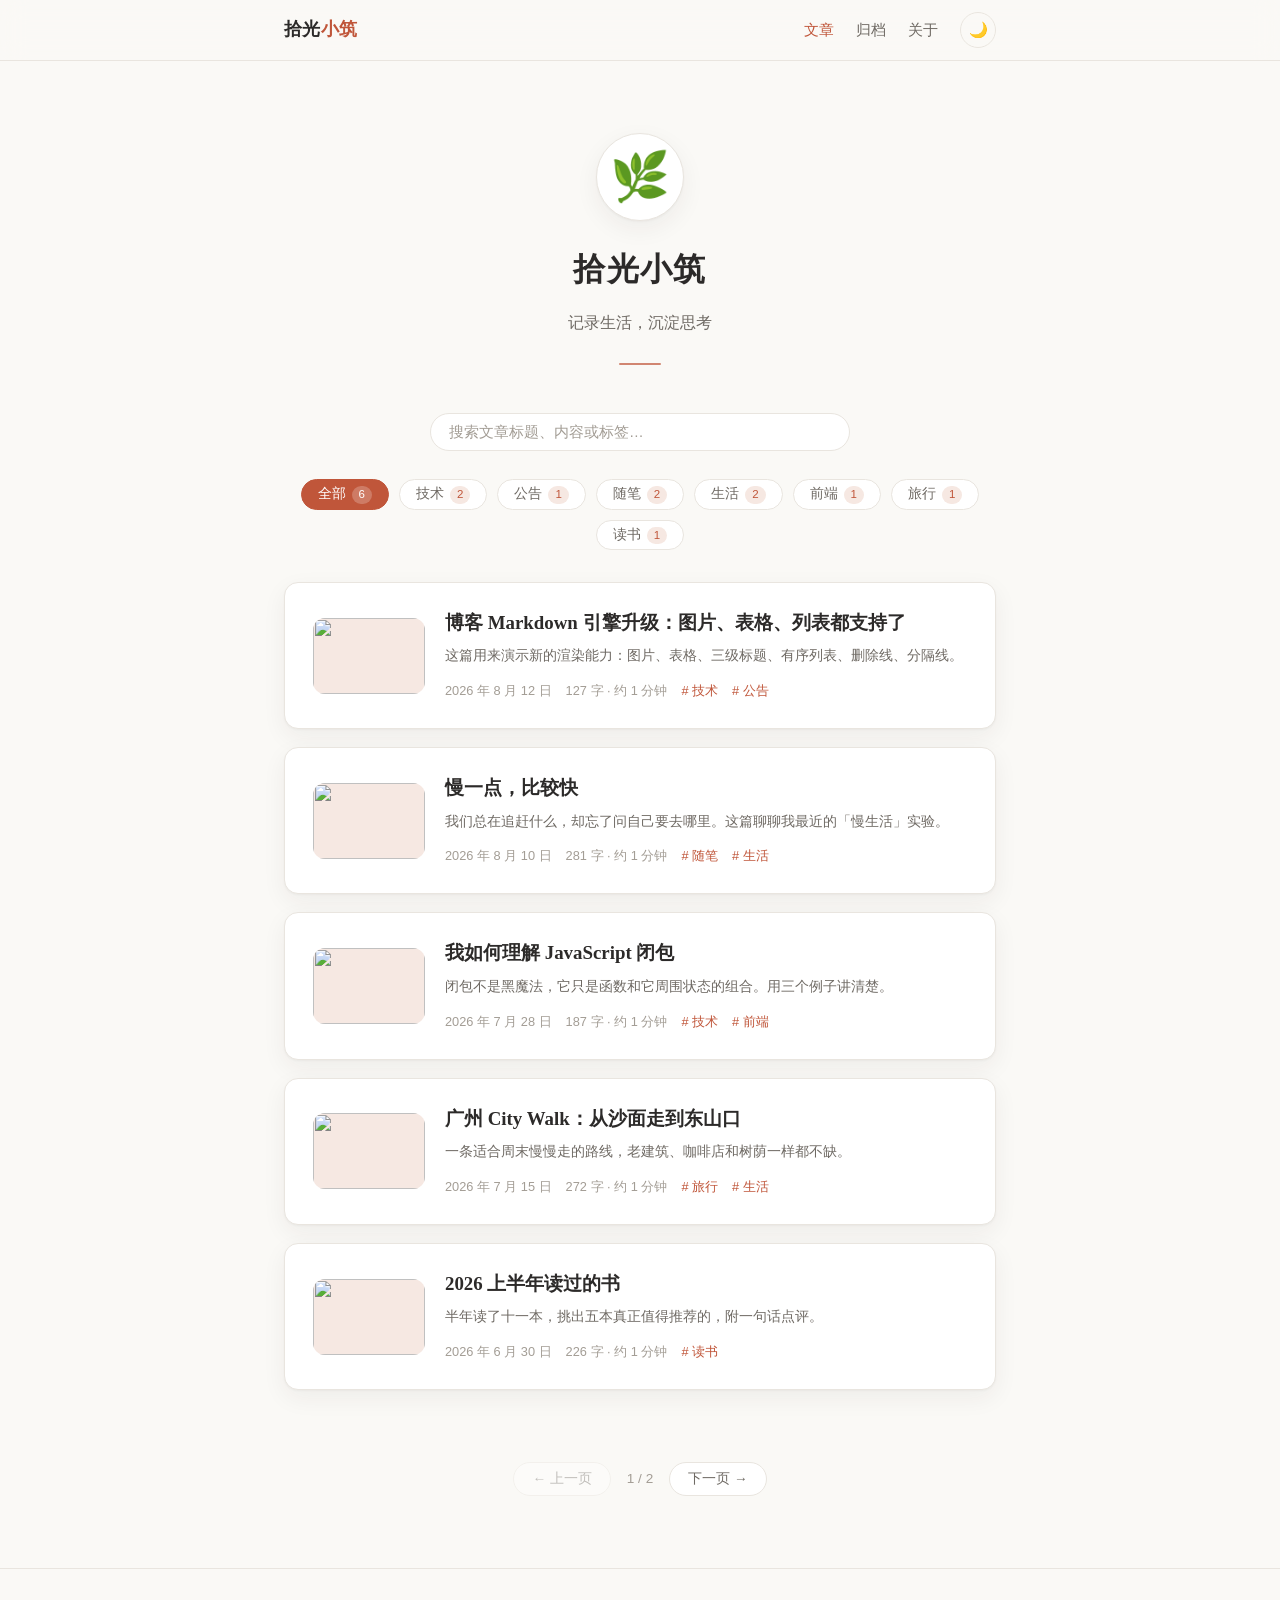
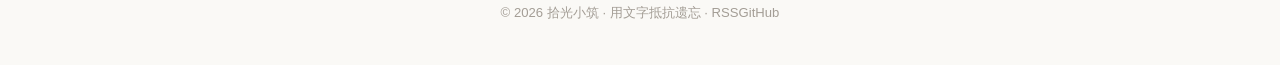
==== index.html @ 6a2ed7eb "init: 拾光小筑个人博客 静态博客：Markdown 渲染 + 搜索 + 标签 + 归档 + PWA + Giscus 评论 + RSS 构建脚本 scripts/build.js 生成 dist" ====
<!DOCTYPE html>
<html lang="zh-CN">
<head>
  <meta charset="UTF-8" />
  <meta name="viewport" content="width=device-width, initial-scale=1.0" />
  <title>拾光小筑 - 记录生活，沉淀思考</title>
  <meta name="description" content="阿星的个人博客：技术、读书、旅行与生活随笔。记录生活，沉淀思考。" />
  <meta property="og:type" content="website" />
  <meta property="og:site_name" content="拾光小筑" />
  <meta property="og:title" content="拾光小筑 - 记录生活，沉淀思考" />
  <meta property="og:description" content="阿星的个人博客：技术、读书、旅行与生活随笔。" />
  <meta property="og:url" content="https://example.com/" />
  <meta name="twitter:card" content="summary" />
  <link rel="canonical" href="https://example.com/" />
  <link rel="alternate" type="application/rss+xml" title="拾光小筑 RSS" href="feed.xml" />
  <link rel="icon" href="data:image/svg+xml,%3Csvg xmlns='http://www.w3.org/2000/svg' viewBox='0 0 100 100'%3E%3Ctext y='.9em' font-size='90'%3E%F0%9F%8C%BF%3C/text%3E%3C/svg%3E" />
  <link rel="preconnect" href="https://picsum.photos" />
  <link rel="manifest" href="manifest.json" />
  <link rel="stylesheet" href="css/style.css" />
  <script>
    // 首屏前应用主题，避免闪白
    (function () {
      try {
        var t = localStorage.getItem("blog-theme");
        if (!t) t = window.matchMedia("(prefers-color-scheme: dark)").matches ? "dark" : "light";
        document.documentElement.setAttribute("data-theme", t);
      } catch (e) {}
    })();
  </script>
</head>
<body>
  <a class="skip-link" href="#main-content">跳到主要内容</a>
  <nav class="nav">
    <div class="container nav-inner">
      <a class="nav-logo" href="index.html">拾光<span>小筑</span></a>
      <div class="nav-links">
        <a href="index.html" class="active">文章</a>
        <a href="archive.html">归档</a>
        <a href="about.html">关于</a>
        <button class="theme-toggle" aria-label="切换主题">🌙</button>
      </div>
    </div>
  </nav>

  <main class="container" id="main-content">
    <section class="hero">
      <div class="hero-avatar">🌿</div>
      <h1>拾光小筑</h1>
      <p>记录生活，沉淀思考</p>
      <div class="divider"></div>
    </section>

    <div class="search-box">
      <input type="search" id="search-input" placeholder="搜索文章标题、内容或标签…" autocomplete="off" />
    </div>
    <div class="tag-filter" id="tag-filter"></div>
    <section class="post-list" id="post-list"></section>
    <nav class="pagination" id="pagination"></nav>
  </main>

  <footer class="footer">
    <div class="container">
      <p>© <span id="year"></span> 拾光小筑 · 用文字抵抗遗忘 · <a href="feed.xml">RSS</a><a href="#" id="footer-repo" hidden>GitHub</a></p>
    </div>
  </footer>

  <button class="back-top" aria-label="返回顶部">↑</button>

  <script src="js/data.js" defer></script>
  <script src="js/app.js" defer></script>
</body>
</html>
---- css/style.css ----
/* ============================================
   拾光小筑 · 博客样式
   设计基调：简洁、留白、纸感
   ============================================ */

:root {
  --bg: #faf9f6;
  --bg-card: #ffffff;
  --text: #2c2a29;
  --text-2: #6f6a64;
  --text-3: #a39d95;
  --line: #e9e5df;
  --accent: #c0563a;
  --accent-soft: #f6e8e2;
  --shadow: 0 1px 2px rgba(44, 42, 41, 0.04), 0 8px 24px rgba(44, 42, 41, 0.06);
  --radius: 14px;
  --font-serif: "Noto Serif SC", "Songti SC", Georgia, serif;
  --font-sans: "PingFang SC", "Microsoft YaHei", -apple-system, sans-serif;
  --font-mono: "JetBrains Mono", "SF Mono", Consolas, monospace;
}

[data-theme="dark"] {
  --bg: #1a1816;
  --bg-card: #23201d;
  --text: #e8e4de;
  --text-2: #a89f95;
  --text-3: #6e665e;
  --line: #35302b;
  --accent: #e07a5f;
  --accent-soft: #3a2a24;
  --shadow: 0 1px 2px rgba(0, 0, 0, 0.2), 0 8px 24px rgba(0, 0, 0, 0.3);
}

* { margin: 0; padding: 0; box-sizing: border-box; }

html { scroll-behavior: smooth; }

/* 无障碍：跳转主内容链接（键盘聚焦时显示） */
.skip-link {
  position: absolute;
  left: -9999px;
  top: 0;
  z-index: 999;
  background: var(--accent);
  color: #fff;
  padding: 10px 20px;
  border-radius: 0 0 10px 0;
  text-decoration: none;
  font-size: 0.9rem;
}

.skip-link:focus {
  left: 0;
}

/* 键盘导航可见焦点 */
a:focus-visible,
button:focus-visible,
input:focus-visible {
  outline: 2px solid var(--accent);
  outline-offset: 2px;
  border-radius: 4px;
}

body {
  font-family: var(--font-sans);
  background: var(--bg);
  color: var(--text);
  line-height: 1.8;
  transition: background 0.3s ease, color 0.3s ease;
}

::selection { background: var(--accent-soft); }

/* ---------- 布局 ---------- */
.container {
  max-width: 760px;
  margin: 0 auto;
  padding: 0 24px;
}

/* ---------- 导航 ---------- */
.nav {
  position: sticky;
  top: 0;
  z-index: 100;
  backdrop-filter: blur(12px);
  background: color-mix(in srgb, var(--bg) 82%, transparent);
  border-bottom: 1px solid var(--line);
}

.nav-inner {
  display: flex;
  align-items: center;
  justify-content: space-between;
  height: 60px;
}

.nav-logo {
  font-family: var(--font-serif);
  font-size: 1.15rem;
  font-weight: 700;
  color: var(--text);
  text-decoration: none;
  letter-spacing: 0.02em;
}

.nav-logo span { color: var(--accent); }

.nav-links { display: flex; align-items: center; gap: 22px; }

.nav-links a {
  color: var(--text-2);
  text-decoration: none;
  font-size: 0.92rem;
  transition: color 0.2s;
}

.nav-links a:hover, .nav-links a.active { color: var(--accent); }

.theme-toggle {
  background: none;
  border: 1px solid var(--line);
  border-radius: 999px;
  width: 36px;
  height: 36px;
  cursor: pointer;
  font-size: 0.95rem;
  display: grid;
  place-items: center;
  transition: border-color 0.2s, transform 0.2s;
}

.theme-toggle:hover { border-color: var(--accent); transform: rotate(15deg); }

/* ---------- 首页 Hero ---------- */
.hero {
  padding: 72px 0 48px;
  text-align: center;
}

.hero-avatar {
  font-size: 3rem;
  display: inline-grid;
  place-items: center;
  width: 88px;
  height: 88px;
  border-radius: 50%;
  background: var(--bg-card);
  border: 1px solid var(--line);
  box-shadow: var(--shadow);
  margin-bottom: 20px;
}

.hero h1 {
  font-family: var(--font-serif);
  font-size: 2rem;
  letter-spacing: 0.04em;
  margin-bottom: 10px;
}

.hero p { color: var(--text-2); font-size: 1rem; }

.hero .divider {
  width: 42px;
  height: 2px;
  background: var(--accent);
  margin: 26px auto 0;
  border-radius: 2px;
  opacity: 0.7;
}

/* ---------- 标签筛选 ---------- */
.tag-filter {
  display: flex;
  flex-wrap: wrap;
  gap: 10px;
  margin-bottom: 32px;
  justify-content: center;
}

.tag-btn {
  border: 1px solid var(--line);
  background: var(--bg-card);
  color: var(--text-2);
  border-radius: 999px;
  padding: 5px 16px;
  font-size: 0.85rem;
  cursor: pointer;
  transition: all 0.2s;
  font-family: var(--font-sans);
}

.tag-btn:hover { border-color: var(--accent); color: var(--accent); }

.tag-btn.active {
  background: var(--accent);
  border-color: var(--accent);
  color: #fff;
}

.tag-count {
  display: inline-block;
  margin-left: 6px;
  font-size: 0.72rem;
  background: var(--accent-soft);
  color: var(--accent);
  border-radius: 999px;
  padding: 0 7px;
  line-height: 1.5;
}

.tag-btn.active .tag-count {
  background: rgba(255, 255, 255, 0.22);
  color: #fff;
}

/* ---------- 文章卡片 ---------- */
.post-list { display: flex; flex-direction: column; gap: 18px; padding-bottom: 72px; }

.post-card {
  position: relative;
  display: flex;
  gap: 20px;
  align-items: center;
  background: var(--bg-card);
  border: 1px solid var(--line);
  border-radius: var(--radius);
  padding: 26px 28px;
  text-decoration: none;
  color: inherit;
  box-shadow: var(--shadow);
  transition: transform 0.25s ease, border-color 0.25s ease;
}

.post-card:hover {
  transform: translateY(-3px);
  border-color: var(--accent);
}

.read-badge {
  position: absolute;
  top: 12px;
  right: 12px;
  font-size: 0.7rem;
  color: var(--text-3);
  border: 1px solid var(--line);
  border-radius: 999px;
  padding: 1px 8px;
  background: var(--bg);
}

.post-cover {
  font-size: 2rem;
  flex-shrink: 0;
  width: 64px;
  height: 64px;
  border-radius: 12px;
  background: var(--accent-soft);
  display: grid;
  place-items: center;
}

.post-cover.cover-img {
  width: 112px;
  height: 76px;
  object-fit: cover;
  display: block;
}

.post-header .cover.cover-img {
  width: 100%;
  max-width: 640px;
  max-height: 360px;
  height: auto;
  object-fit: cover;
  border-radius: var(--radius);
  margin-bottom: 16px;
  box-shadow: var(--shadow);
}

.post-card-body { min-width: 0; }

.post-card h2 {
  font-family: var(--font-serif);
  font-size: 1.18rem;
  font-weight: 700;
  margin-bottom: 6px;
  line-height: 1.5;
}

.post-card .excerpt {
  color: var(--text-2);
  font-size: 0.9rem;
  display: -webkit-box;
  -webkit-line-clamp: 2;
  -webkit-box-orient: vertical;
  overflow: hidden;
  margin-bottom: 10px;
}

.post-meta {
  display: flex;
  gap: 14px;
  align-items: center;
  font-size: 0.8rem;
  color: var(--text-3);
}

.post-meta .tag { color: var(--accent); }

.empty-tip {
  text-align: center;
  color: var(--text-3);
  padding: 48px 0;
}

/* 搜索高亮 */
mark {
  background: var(--accent-soft);
  color: var(--accent);
  border-radius: 3px;
  padding: 0 2px;
}

.search-empty {
  text-align: center;
  padding: 48px 0;
  color: var(--text-2);
}

.search-clear {
  display: inline-block;
  margin-top: 16px;
  border: 1px solid var(--line);
  background: var(--bg-card);
  color: var(--text-2);
  border-radius: 999px;
  padding: 7px 20px;
  font-size: 0.85rem;
  cursor: pointer;
  font-family: var(--font-sans);
  transition: all 0.2s;
}

.search-clear:hover { border-color: var(--accent); color: var(--accent); }

/* ---------- 分页 ---------- */
.pagination {
  display: flex;
  align-items: center;
  justify-content: center;
  gap: 16px;
  padding-bottom: 72px;
}

.page-btn {
  border: 1px solid var(--line);
  background: var(--bg-card);
  color: var(--text-2);
  border-radius: 999px;
  padding: 7px 18px;
  font-size: 0.85rem;
  cursor: pointer;
  font-family: var(--font-sans);
  transition: all 0.2s;
}

.page-btn:hover:not(:disabled) { border-color: var(--accent); color: var(--accent); }
.page-btn:disabled { opacity: 0.4; cursor: not-allowed; }

.page-info { color: var(--text-3); font-size: 0.85rem; }

/* ---------- 归档页 ---------- */
.archive-page { padding: 48px 0 72px; }

.archive-page h1 {
  font-family: var(--font-serif);
  font-size: 1.6rem;
  text-align: center;
  margin-bottom: 8px;
}

.archive-page .archive-sub {
  text-align: center;
  color: var(--text-3);
  font-size: 0.9rem;
  margin-bottom: 40px;
}

.archive-year { margin-bottom: 36px; }

.archive-year h2 {
  font-family: var(--font-serif);
  font-size: 1.15rem;
  margin-bottom: 14px;
  color: var(--accent);
  padding-left: 12px;
  border-left: 3px solid var(--accent);
  line-height: 1.4;
}

.archive-year ul { list-style: none; }

.archive-year li {
  display: flex;
  justify-content: space-between;
  align-items: baseline;
  gap: 16px;
  padding: 12px 14px;
  border-bottom: 1px dashed var(--line);
}

.archive-year li a {
  color: var(--text);
  text-decoration: none;
  font-size: 1rem;
  transition: color 0.2s;
}

.archive-year li a:hover { color: var(--accent); }

.archive-date {
  flex-shrink: 0;
  color: var(--text-3);
  font-size: 0.82rem;
}

/* 归档页标签云 */
.tag-cloud {
  display: flex;
  flex-wrap: wrap;
  gap: 10px;
  justify-content: center;
  margin-bottom: 40px;
}

.cloud-tag {
  border: 1px solid var(--line);
  background: var(--bg-card);
  color: var(--text-2);
  border-radius: 999px;
  padding: 6px 16px;
  font-size: 0.85rem;
  cursor: pointer;
  font-family: var(--font-sans);
  transition: all 0.2s;
}

.cloud-tag i {
  font-style: normal;
  font-size: 0.72rem;
  color: var(--text-3);
  margin-left: 4px;
}

.cloud-tag:hover { border-color: var(--accent); color: var(--accent); }

.cloud-tag.active {
  background: var(--accent);
  border-color: var(--accent);
  color: #fff;
}

.cloud-tag.active i { color: rgba(255, 255, 255, 0.8); }

/* ---------- 搜索框 ---------- */
.search-box {
  max-width: 420px;
  margin: 0 auto 28px;
}

.search-box input {
  width: 100%;
  padding: 10px 18px;
  border: 1px solid var(--line);
  border-radius: 999px;
  background: var(--bg-card);
  color: var(--text);
  font-size: 0.92rem;
  font-family: var(--font-sans);
  outline: none;
  transition: border-color 0.2s, box-shadow 0.2s;
}

.search-box input:focus {
  border-color: var(--accent);
  box-shadow: 0 0 0 3px var(--accent-soft);
}

.search-box input::placeholder { color: var(--text-3); }

/* ---------- 文章详情 ---------- */
.post-page { padding: 48px 0 72px; }

.post-header { text-align: center; margin-bottom: 44px; }

.post-header .cover { font-size: 3rem; margin-bottom: 16px; }

.post-header h1 {
  font-family: var(--font-serif);
  font-size: 1.9rem;
  line-height: 1.5;
  margin-bottom: 14px;
}

.post-header .post-meta { justify-content: center; }

.post-body { font-size: 1.02rem; }

.post-body h2 {
  font-family: var(--font-serif);
  font-size: 1.35rem;
  margin: 40px 0 16px;
  padding-left: 14px;
  border-left: 3px solid var(--accent);
  line-height: 1.5;
}

.post-body p { margin: 16px 0; }

.post-body ul { margin: 16px 0 16px 24px; }

.post-body li { margin: 6px 0; }

.post-body blockquote {
  margin: 24px 0;
  padding: 16px 20px;
  background: var(--accent-soft);
  border-radius: 0 10px 10px 0;
  color: var(--text-2);
  font-family: var(--font-serif);
}

.post-body code {
  font-family: var(--font-mono);
  font-size: 0.86em;
  background: var(--accent-soft);
  padding: 2px 7px;
  border-radius: 6px;
}

.post-body pre {
  position: relative;
  margin: 24px 0;
  padding: 20px;
  padding-top: 26px;
  background: #2b2926;
  border-radius: 12px;
  overflow-x: auto;
}

.post-body pre code {
  background: none;
  padding: 0;
  color: #e8e4de;
  font-size: 0.88rem;
  line-height: 1.7;
}

.copy-btn {
  position: absolute;
  top: 10px;
  right: 10px;
  border: 1px solid rgba(255, 255, 255, 0.18);
  background: rgba(255, 255, 255, 0.08);
  color: #c9c4bd;
  border-radius: 6px;
  padding: 3px 10px;
  font-size: 0.75rem;
  font-family: var(--font-sans);
  cursor: pointer;
  transition: background 0.2s, color 0.2s;
}

.copy-btn:hover { background: rgba(255, 255, 255, 0.16); color: #fff; }

/* 代码语言标签 */
.code-lang {
  position: absolute;
  top: 12px;
  left: 14px;
  font-family: var(--font-mono);
  font-size: 0.72rem;
  color: rgba(255, 255, 255, 0.35);
  text-transform: uppercase;
  letter-spacing: 0.08em;
  pointer-events: none;
}

.post-body pre code { padding-left: 0; }

/* 代码高亮配色（深色代码块背景） */
.tok-com { color: #7a87a0; font-style: italic; }
.tok-kw  { color: #c792ea; font-weight: 600; }
.tok-str { color: #c3e88d; }
.tok-num { color: #f78c6c; }
.tok-fn  { color: #82aaff; }

.post-body a { color: var(--accent); }

.post-body strong { font-weight: 600; }

.post-body h3 {
  font-family: var(--font-serif);
  font-size: 1.15rem;
  margin: 32px 0 12px;
  line-height: 1.5;
}

.post-body ol { margin: 16px 0 16px 24px; }
.post-body hr {
  border: none;
  border-top: 1px solid var(--line);
  margin: 36px 0;
}

.post-body img {
  max-width: 100%;
  height: auto;
  border-radius: 12px;
  margin: 8px 0;
  display: block;
}

.post-body del { color: var(--text-3); }

/* 表格 */
.table-wrap {
  overflow-x: auto;
  margin: 24px 0;
}

.post-body table {
  width: 100%;
  border-collapse: collapse;
  font-size: 0.92rem;
}

.post-body th,
.post-body td {
  border: 1px solid var(--line);
  padding: 10px 14px;
  text-align: left;
  vertical-align: top;
}

.post-body th {
  background: var(--accent-soft);
  font-weight: 600;
}

.post-body tbody tr:nth-child(even) { background: color-mix(in srgb, var(--bg) 55%, transparent); }

/* ---------- 目录 TOC ---------- */
.toc {
  max-width: 560px;
  margin: 0 auto 40px;
  background: var(--bg-card);
  border: 1px solid var(--line);
  border-left: 3px solid var(--accent);
  border-radius: var(--radius);
  padding: 20px 24px;
}

.toc-title {
  font-family: var(--font-serif);
  font-size: 1rem;
  font-weight: 700;
  margin-bottom: 12px;
  color: var(--text);
}

.toc ul { list-style: none; margin: 0; padding: 0; }

.toc li { margin: 0; padding: 4px 0; }

.toc li a {
  color: var(--text-2);
  text-decoration: none;
  font-size: 0.9rem;
  transition: color 0.2s, padding-left 0.2s;
}

.toc li a:hover { color: var(--accent); padding-left: 4px; }

.toc li.toc-sub { padding-left: 18px; }
.toc li.toc-sub a { font-size: 0.85rem; }

/* 锚点滚动偏移，避免被吸顶导航遮挡 */
.post-body h2, .post-body h3 { scroll-margin-top: 80px; }

/* ---------- 阅读进度条 ---------- */
.progress-bar {
  position: fixed;
  top: 0;
  left: 0;
  height: 3px;
  width: 0;
  background: linear-gradient(90deg, var(--accent), #e8a87c);
  z-index: 200;
  transition: width 0.1s linear;
}

/* ---------- 图片灯箱 ---------- */
.lightbox {
  position: fixed;
  inset: 0;
  z-index: 300;
  background: rgba(0, 0, 0, 0.85);
  display: flex;
  align-items: center;
  justify-content: center;
  padding: 40px;
  opacity: 0;
  transition: opacity 0.2s ease;
  cursor: zoom-out;
}

.lightbox.show { opacity: 1; }
.lightbox.closing { opacity: 0; }

.lightbox img {
  max-width: 100%;
  max-height: 90vh;
  border-radius: 8px;
  box-shadow: 0 8px 40px rgba(0, 0, 0, 0.5);
  cursor: default;
}

.lightbox-close {
  position: absolute;
  top: 16px;
  right: 20px;
  background: none;
  border: none;
  color: #fff;
  font-size: 2.2rem;
  line-height: 1;
  cursor: pointer;
  opacity: 0.8;
  transition: opacity 0.2s, transform 0.2s;
}

.lightbox-close:hover { opacity: 1; transform: rotate(90deg); }

/* ---------- 分享栏 ---------- */
.share-bar {
  display: flex;
  align-items: center;
  gap: 10px;
  margin-top: 48px;
  padding-top: 24px;
  border-top: 1px solid var(--line);
}

.share-label {
  color: var(--text-3);
  font-size: 0.85rem;
  margin-right: 4px;
}

.share-btn {
  border: 1px solid var(--line);
  background: var(--bg-card);
  color: var(--text-2);
  border-radius: 999px;
  padding: 6px 16px;
  font-size: 0.82rem;
  cursor: pointer;
  font-family: var(--font-sans);
  transition: all 0.2s;
}

.share-btn:hover { border-color: var(--accent); color: var(--accent); }

.share-copied {
  color: var(--accent);
  font-size: 0.82rem;
}

.post-nav {
  display: flex;
  justify-content: space-between;
  margin-top: 56px;
  padding-top: 28px;
  border-top: 1px solid var(--line);
}

.post-nav a {
  color: var(--text-2);
  text-decoration: none;
  font-size: 0.9rem;
  max-width: 46%;
  transition: color 0.2s;
}

.post-nav a:hover { color: var(--accent); }

.post-nav .next { text-align: right; margin-left: auto; }

/* ---------- 相关文章 ---------- */
.related { margin-top: 48px; }

.related-title {
  font-family: var(--font-serif);
  font-size: 1.15rem;
  margin-bottom: 16px;
  padding-left: 12px;
  border-left: 3px solid var(--accent);
  line-height: 1.4;
}

.related-item {
  display: flex;
  align-items: center;
  gap: 14px;
  padding: 12px;
  border-radius: 10px;
  text-decoration: none;
  color: inherit;
  transition: background 0.2s;
}

.related-item:hover { background: var(--accent-soft); }

.related-cover {
  width: 64px;
  height: 44px;
  border-radius: 8px;
  object-fit: cover;
  flex-shrink: 0;
  display: grid;
  place-items: center;
  background: var(--accent-soft);
  font-size: 1.2rem;
}

.related-body { display: flex; flex-direction: column; gap: 2px; min-width: 0; }

.related-title-text {
  font-size: 0.95rem;
  color: var(--text);
  overflow: hidden;
  text-overflow: ellipsis;
  white-space: nowrap;
}

.related-item:hover .related-title-text { color: var(--accent); }

.related-date { color: var(--text-3); font-size: 0.78rem; }

/* ---------- 评论 ---------- */
.comments { margin-top: 56px; }

.comments::before {
  content: "评论";
  display: block;
  font-family: var(--font-serif);
  font-size: 1.15rem;
  margin-bottom: 16px;
  padding-left: 12px;
  border-left: 3px solid var(--accent);
  line-height: 1.4;
}

/* ---------- 关于页 ---------- */
.about-page { padding: 56px 0 72px; }

.about-card {
  background: var(--bg-card);
  border: 1px solid var(--line);
  border-radius: var(--radius);
  box-shadow: var(--shadow);
  padding: 44px 40px;
  text-align: center;
}

.about-card .avatar { font-size: 3.4rem; margin-bottom: 14px; }

.about-card h1 {
  font-family: var(--font-serif);
  font-size: 1.6rem;
  margin-bottom: 10px;
}

.about-card .bio { color: var(--text-2); max-width: 420px; margin: 0 auto 28px; }

.social-links { display: flex; justify-content: center; gap: 14px; }

.social-links a {
  display: inline-flex;
  align-items: center;
  gap: 7px;
  border: 1px solid var(--line);
  border-radius: 999px;
  padding: 8px 18px;
  font-size: 0.88rem;
  color: var(--text-2);
  text-decoration: none;
  transition: all 0.2s;
}

.social-links a:hover { border-color: var(--accent); color: var(--accent); }

/* ---------- 页脚 ---------- */
.footer {
  border-top: 1px solid var(--line);
  padding: 32px 0 40px;
  text-align: center;
  color: var(--text-3);
  font-size: 0.82rem;
}

.footer a {
  color: var(--text-3);
  text-decoration: none;
  transition: color 0.2s;
}

.footer a:hover { color: var(--accent); }

/* ---------- 404 ---------- */
.notfound {
  text-align: center;
  padding: 96px 0;
}

.notfound-code {
  font-family: var(--font-serif);
  font-size: 5rem;
  font-weight: 700;
  color: var(--accent);
  line-height: 1;
  margin-bottom: 16px;
}

.notfound h1 {
  font-family: var(--font-serif);
  font-size: 1.5rem;
  margin-bottom: 12px;
}

.notfound p { color: var(--text-2); margin-bottom: 28px; }

.notfound-home {
  display: inline-block;
  color: var(--text-2);
  text-decoration: none;
  border-bottom: 1px solid var(--accent);
  padding-bottom: 2px;
  transition: color 0.2s;
}

.notfound-home:hover { color: var(--accent); }

/* ---------- 返回顶部 ---------- */
.back-top {
  position: fixed;
  right: 28px;
  bottom: 28px;
  width: 42px;
  height: 42px;
  border-radius: 50%;
  border: 1px solid var(--line);
  background: var(--bg-card);
  box-shadow: var(--shadow);
  cursor: pointer;
  font-size: 1rem;
  display: grid;
  place-items: center;
  opacity: 0;
  pointer-events: none;
  transition: opacity 0.3s, transform 0.2s;
  color: var(--text-2);
}

.back-top.show { opacity: 1; pointer-events: auto; }
.back-top:hover { transform: translateY(-3px); color: var(--accent); }

/* 回到目录按钮 */
.back-toc {
  position: fixed;
  right: 28px;
  bottom: 84px;
  width: 42px;
  height: 42px;
  border-radius: 50%;
  border: 1px solid var(--line);
  background: var(--bg-card);
  box-shadow: var(--shadow);
  cursor: pointer;
  font-size: 1rem;
  display: grid;
  place-items: center;
  transition: opacity 0.3s, transform 0.2s;
  color: var(--text-2);
  z-index: 100;
}

.back-toc:hover { transform: translateY(-3px); color: var(--accent); }

/* ---------- 打印样式 ---------- */
@media print {
  .nav, .footer, .back-top, .share-bar, .post-nav, .related, .toc, .copy-btn, .code-lang, .progress-bar, .theme-toggle {
    display: none !important;
  }
  body { background: #fff; color: #000; }
  .post-page { padding: 0; }
  .post-body pre { background: #f5f5f5; border: 1px solid #ddd; color: #333; }
  .post-body blockquote { background: #f8f8f8; }
  .post-body a { color: #000; text-decoration: underline; }
  .post-body img { max-width: 100%; }
  .container { max-width: 100%; }
  h2, h3 { page-break-after: avoid; }
}

/* ---------- 响应式 ---------- */
@media (max-width: 600px) {
  .hero { padding: 48px 0 36px; }
  .hero h1 { font-size: 1.6rem; }
  .post-card { padding: 20px; gap: 14px; }
  .post-card .post-cover.cover-img { width: 88px; height: 64px; }
  .post-cover { width: 52px; height: 52px; font-size: 1.6rem; }
  .post-header h1 { font-size: 1.5rem; }
  .nav-links { gap: 14px; }
  .nav-links a { font-size: 0.85rem; }
  .about-card { padding: 32px 22px; }
  .share-bar { flex-wrap: wrap; }
  .share-btn { padding: 6px 12px; }
  .archive-year li { flex-direction: column; gap: 4px; }
  .archive-year li .archive-date { font-size: 0.78rem; }
  .pagination { gap: 10px; }
  .page-btn { padding: 6px 14px; }
}
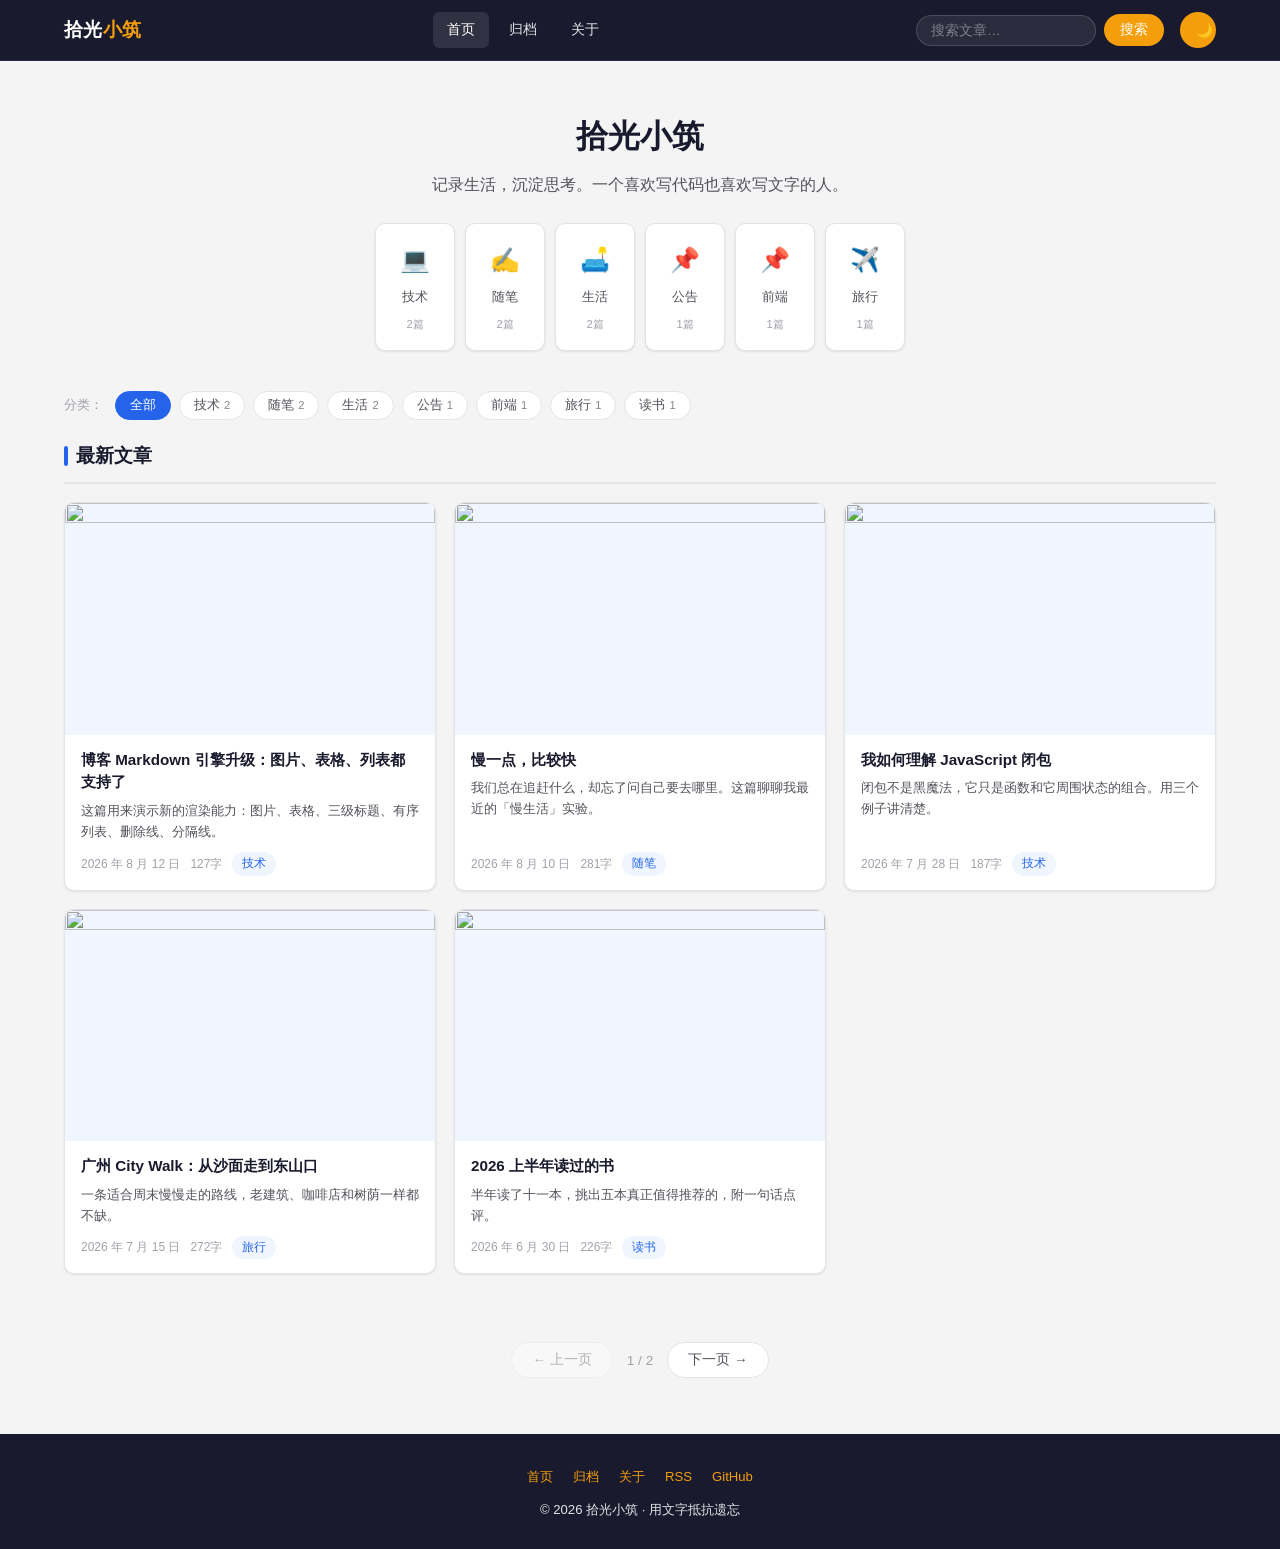
==== commit e7b6e34c: "fix: 修复 CI 部署——补充构建脚本与文章源文件" ====
--- a/index.html
+++ b/index.html
@@ -9,16 +9,15 @@
   <meta property="og:site_name" content="拾光小筑" />
   <meta property="og:title" content="拾光小筑 - 记录生活，沉淀思考" />
   <meta property="og:description" content="阿星的个人博客：技术、读书、旅行与生活随笔。" />
-  <meta property="og:url" content="https://example.com/" />
+  <meta property="og:url" content="https://baifeng.de5.net/" />
   <meta name="twitter:card" content="summary" />
-  <link rel="canonical" href="https://example.com/" />
+  <link rel="canonical" href="https://baifeng.de5.net/" />
   <link rel="alternate" type="application/rss+xml" title="拾光小筑 RSS" href="feed.xml" />
   <link rel="icon" href="data:image/svg+xml,%3Csvg xmlns='http://www.w3.org/2000/svg' viewBox='0 0 100 100'%3E%3Ctext y='.9em' font-size='90'%3E%F0%9F%8C%BF%3C/text%3E%3C/svg%3E" />
   <link rel="preconnect" href="https://picsum.photos" />
   <link rel="manifest" href="manifest.json" />
-  <link rel="stylesheet" href="css/style.css" />
+  <link rel="stylesheet" href="css/style.css?v=2" />
   <script>
-    // 首屏前应用主题，避免闪白
     (function () {
       try {
         var t = localStorage.getItem("blog-theme");
@@ -30,43 +29,60 @@
 </head>
 <body>
   <a class="skip-link" href="#main-content">跳到主要内容</a>
-  <nav class="nav">
-    <div class="container nav-inner">
-      <a class="nav-logo" href="index.html">拾光<span>小筑</span></a>
-      <div class="nav-links">
-        <a href="index.html" class="active">文章</a>
+
+  <header class="header">
+    <div class="container header-inner">
+      <a class="header-logo" href="index.html">拾光<span>小筑</span></a>
+      <nav class="header-nav">
+        <a href="index.html" class="active">首页</a>
         <a href="archive.html">归档</a>
         <a href="about.html">关于</a>
+      </nav>
+      <div class="header-search">
+        <input type="search" id="search-input" placeholder="搜索文章…" autocomplete="off" />
+        <button id="search-btn">搜索</button>
         <button class="theme-toggle" aria-label="切换主题">🌙</button>
       </div>
     </div>
-  </nav>
+  </header>
 
-  <main class="container" id="main-content">
-    <section class="hero">
-      <div class="hero-avatar">🌿</div>
+  <main id="main-content">
+    <!-- Hero -->
+    <section class="hero container">
       <h1>拾光小筑</h1>
-      <p>记录生活，沉淀思考</p>
-      <div class="divider"></div>
+      <p>记录生活，沉淀思考。一个喜欢写代码也喜欢写文字的人。</p>
+      <div class="hero-cats" id="hero-cats"></div>
     </section>
 
-    <div class="search-box">
-      <input type="search" id="search-input" placeholder="搜索文章标题、内容或标签…" autocomplete="off" />
+    <!-- 最新文章 -->
+    <div class="container">
+      <div class="tag-row" id="tag-row"></div>
+      <section class="section">
+        <div class="section-head"><h2>最新文章</h2></div>
+        <div class="card-grid" id="latest-posts"></div>
+      </section>
+
+      <nav class="pagination" id="pagination"></nav>
     </div>
-    <div class="tag-filter" id="tag-filter"></div>
-    <section class="post-list" id="post-list"></section>
-    <nav class="pagination" id="pagination"></nav>
   </main>
 
   <footer class="footer">
     <div class="container">
-      <p>© <span id="year"></span> 拾光小筑 · 用文字抵抗遗忘 · <a href="feed.xml">RSS</a><a href="#" id="footer-repo" hidden>GitHub</a></p>
+      <div class="footer-links">
+        <a href="index.html">首页</a>
+        <a href="archive.html">归档</a>
+        <a href="about.html">关于</a>
+        <a href="feed.xml">RSS</a>
+        <a href="#" id="footer-repo" hidden>GitHub</a>
+      </div>
+      <p>© <span id="year"></span> 拾光小筑 · 用文字抵抗遗忘</p>
     </div>
   </footer>
 
   <button class="back-top" aria-label="返回顶部">↑</button>
 
-  <script src="js/data.js" defer></script>
-  <script src="js/app.js" defer></script>
+  <script src="js/data.js?v=2" defer></script>
+  <script src="js/app.js?v=2" defer></script>
+  <script src="/pagefind/pagefind.js" defer></script>
 </body>
 </html>
--- a/css/style.css
+++ b/css/style.css
@@ -1,765 +1,542 @@
 /* ============================================
-   拾光小筑 · 博客样式
-   设计基调：简洁、留白、纸感
+   拾光小筑 · 博客样式 v2（门户版）
+   设计基调：资讯门户、多区块、卡片网格
    ============================================ */
 
 :root {
-  --bg: #faf9f6;
+  --bg: #f4f4f5;
   --bg-card: #ffffff;
-  --text: #2c2a29;
-  --text-2: #6f6a64;
-  --text-3: #a39d95;
-  --line: #e9e5df;
-  --accent: #c0563a;
-  --accent-soft: #f6e8e2;
-  --shadow: 0 1px 2px rgba(44, 42, 41, 0.04), 0 8px 24px rgba(44, 42, 41, 0.06);
-  --radius: 14px;
-  --font-serif: "Noto Serif SC", "Songti SC", Georgia, serif;
+  --bg-header: #1a1a2e;
+  --text: #1a1a2e;
+  --text-2: #52525b;
+  --text-3: #a1a1aa;
+  --text-light: #e4e4e7;
+  --line: #e4e4e7;
+  --accent: #2563eb;
+  --accent-hover: #1d4ed8;
+  --accent-soft: #eff6ff;
+  --accent2: #f59e0b;
+  --accent3: #10b981;
+  --shadow: 0 1px 3px rgba(0,0,0,0.06), 0 1px 2px rgba(0,0,0,0.04);
+  --shadow-lg: 0 4px 12px rgba(0,0,0,0.08);
+  --radius: 10px;
+  --radius-sm: 6px;
   --font-sans: "PingFang SC", "Microsoft YaHei", -apple-system, sans-serif;
   --font-mono: "JetBrains Mono", "SF Mono", Consolas, monospace;
 }
 
 [data-theme="dark"] {
-  --bg: #1a1816;
-  --bg-card: #23201d;
-  --text: #e8e4de;
-  --text-2: #a89f95;
-  --text-3: #6e665e;
-  --line: #35302b;
-  --accent: #e07a5f;
-  --accent-soft: #3a2a24;
-  --shadow: 0 1px 2px rgba(0, 0, 0, 0.2), 0 8px 24px rgba(0, 0, 0, 0.3);
+  --bg: #0f0f1a;
+  --bg-card: #1a1a2e;
+  --bg-header: #0a0a15;
+  --text: #e4e4e7;
+  --text-2: #a1a1aa;
+  --text-3: #71717a;
+  --text-light: #a1a1aa;
+  --line: #27272a;
+  --accent-soft: #1e293b;
+  --shadow: 0 1px 3px rgba(0,0,0,0.4), 0 1px 2px rgba(0,0,0,0.3);
+  --shadow-lg: 0 4px 12px rgba(0,0,0,0.5);
 }
 
 * { margin: 0; padding: 0; box-sizing: border-box; }
-
 html { scroll-behavior: smooth; }
-
-/* 无障碍：跳转主内容链接（键盘聚焦时显示） */
-.skip-link {
-  position: absolute;
-  left: -9999px;
-  top: 0;
-  z-index: 999;
-  background: var(--accent);
-  color: #fff;
-  padding: 10px 20px;
-  border-radius: 0 0 10px 0;
-  text-decoration: none;
-  font-size: 0.9rem;
-}
-
-.skip-link:focus {
-  left: 0;
-}
-
-/* 键盘导航可见焦点 */
-a:focus-visible,
-button:focus-visible,
-input:focus-visible {
-  outline: 2px solid var(--accent);
-  outline-offset: 2px;
-  border-radius: 4px;
-}
 
 body {
   font-family: var(--font-sans);
   background: var(--bg);
   color: var(--text);
-  line-height: 1.8;
-  transition: background 0.3s ease, color 0.3s ease;
-}
-
-::selection { background: var(--accent-soft); }
-
-/* ---------- 布局 ---------- */
+  line-height: 1.7;
+  transition: background 0.3s, color 0.3s;
+}
+
+::selection { background: var(--accent); color: #fff; }
+
+a { color: var(--accent); text-decoration: none; }
+a:hover { color: var(--accent-hover); }
+
 .container {
-  max-width: 760px;
+  max-width: 1200px;
   margin: 0 auto;
   padding: 0 24px;
 }
 
-/* ---------- 导航 ---------- */
-.nav {
-  position: sticky;
-  top: 0;
-  z-index: 100;
-  backdrop-filter: blur(12px);
-  background: color-mix(in srgb, var(--bg) 82%, transparent);
-  border-bottom: 1px solid var(--line);
-}
-
-.nav-inner {
+/* ========== Header ========== */
+.header {
+  background: var(--bg-header);
+  border-bottom: 1px solid rgba(255,255,255,0.08);
+}
+.header-inner {
   display: flex;
   align-items: center;
   justify-content: space-between;
   height: 60px;
 }
-
-.nav-logo {
-  font-family: var(--font-serif);
-  font-size: 1.15rem;
+.header-logo {
+  font-size: 1.2rem;
   font-weight: 700;
-  color: var(--text);
+  color: #fff;
   text-decoration: none;
   letter-spacing: 0.02em;
 }
-
-.nav-logo span { color: var(--accent); }
-
-.nav-links { display: flex; align-items: center; gap: 22px; }
-
-.nav-links a {
-  color: var(--text-2);
+.header-logo span { color: var(--accent2); }
+
+.header-nav { display: flex; align-items: center; gap: 6px; }
+
+.header-nav a {
+  color: var(--text-light);
   text-decoration: none;
-  font-size: 0.92rem;
-  transition: color 0.2s;
-}
-
-.nav-links a:hover, .nav-links a.active { color: var(--accent); }
+  font-size: 0.88rem;
+  padding: 6px 14px;
+  border-radius: var(--radius-sm);
+  transition: background 0.2s, color 0.2s;
+}
+.header-nav a:hover, .header-nav a.active {
+  background: rgba(255,255,255,0.1);
+  color: #fff;
+}
+
+.header-search {
+  display: flex;
+  align-items: center;
+  gap: 8px;
+  margin-left: 12px;
+}
+.header-search input {
+  width: 180px;
+  padding: 7px 14px;
+  border: 1px solid rgba(255,255,255,0.15);
+  border-radius: 999px;
+  background: rgba(255,255,255,0.08);
+  color: #fff;
+  font-size: 0.85rem;
+  outline: none;
+  transition: all 0.2s;
+}
+.header-search input::placeholder { color: rgba(255,255,255,0.4); }
+.header-search input:focus {
+  border-color: var(--accent2);
+  background: rgba(255,255,255,0.14);
+  width: 240px;
+}
+.header-search button {
+  background: var(--accent2);
+  border: none;
+  color: #fff;
+  border-radius: 999px;
+  padding: 7px 16px;
+  font-size: 0.85rem;
+  cursor: pointer;
+  transition: opacity 0.2s;
+  font-family: var(--font-sans);
+}
+.header-search button:hover { opacity: 0.85; }
 
 .theme-toggle {
-  background: none;
-  border: 1px solid var(--line);
-  border-radius: 999px;
+  background: rgba(255,255,255,0.1);
+  border: none;
+  color: #fff;
   width: 36px;
   height: 36px;
-  cursor: pointer;
-  font-size: 0.95rem;
+  border-radius: 50%;
+  cursor: pointer;
+  font-size: 1rem;
   display: grid;
   place-items: center;
-  transition: border-color 0.2s, transform 0.2s;
-}
-
-.theme-toggle:hover { border-color: var(--accent); transform: rotate(15deg); }
-
-/* ---------- 首页 Hero ---------- */
+  transition: background 0.2s;
+  margin-left: 8px;
+}
+.theme-toggle:hover { background: rgba(255,255,255,0.2); }
+
+/* ========== Hero ========== */
 .hero {
-  padding: 72px 0 48px;
+  padding: 48px 0 40px;
   text-align: center;
 }
-
-.hero-avatar {
-  font-size: 3rem;
-  display: inline-grid;
-  place-items: center;
-  width: 88px;
-  height: 88px;
-  border-radius: 50%;
-  background: var(--bg-card);
-  border: 1px solid var(--line);
+.hero h1 {
+  font-size: 2rem;
+  font-weight: 700;
+  margin-bottom: 8px;
+  color: var(--text);
+}
+.hero p {
+  color: var(--text-2);
+  font-size: 1rem;
+  max-width: 500px;
+  margin: 0 auto 24px;
+}
+.hero-cats {
+  display: flex;
+  gap: 10px;
+  justify-content: center;
+  flex-wrap: wrap;
+}
+.hero-cat {
+  display: flex;
+  flex-direction: column;
+  align-items: center;
+  gap: 6px;
+  padding: 16px 20px;
+  background: var(--bg-card);
+  border: 1px solid var(--line);
+  border-radius: var(--radius);
+  min-width: 80px;
+  cursor: pointer;
+  transition: all 0.2s;
+  text-decoration: none;
   box-shadow: var(--shadow);
-  margin-bottom: 20px;
-}
-
-.hero h1 {
-  font-family: var(--font-serif);
-  font-size: 2rem;
-  letter-spacing: 0.04em;
-  margin-bottom: 10px;
-}
-
-.hero p { color: var(--text-2); font-size: 1rem; }
-
-.hero .divider {
-  width: 42px;
-  height: 2px;
+}
+.hero-cat:hover {
+  border-color: var(--accent);
+  transform: translateY(-2px);
+  box-shadow: var(--shadow-lg);
+}
+.hero-cat-icon { font-size: 1.5rem; }
+.hero-cat-name { font-size: 0.82rem; color: var(--text-2); font-weight: 500; }
+.hero-cat-count { font-size: 0.7rem; color: var(--text-3); }
+
+/* ========== Section ========== */
+.section {
+  margin-bottom: 44px;
+}
+.section-head {
+  display: flex;
+  align-items: center;
+  justify-content: space-between;
+  margin-bottom: 18px;
+  padding-bottom: 10px;
+  border-bottom: 2px solid var(--line);
+}
+.section-head h2 {
+  font-size: 1.2rem;
+  font-weight: 700;
+  display: flex;
+  align-items: center;
+  gap: 8px;
+}
+.section-head h2::before {
+  content: "";
+  display: inline-block;
+  width: 4px;
+  height: 20px;
   background: var(--accent);
-  margin: 26px auto 0;
   border-radius: 2px;
-  opacity: 0.7;
-}
-
-/* ---------- 标签筛选 ---------- */
-.tag-filter {
-  display: flex;
-  flex-wrap: wrap;
-  gap: 10px;
-  margin-bottom: 32px;
-  justify-content: center;
-}
-
-.tag-btn {
-  border: 1px solid var(--line);
-  background: var(--bg-card);
-  color: var(--text-2);
-  border-radius: 999px;
-  padding: 5px 16px;
+}
+.section-more {
   font-size: 0.85rem;
-  cursor: pointer;
-  transition: all 0.2s;
-  font-family: var(--font-sans);
-}
-
-.tag-btn:hover { border-color: var(--accent); color: var(--accent); }
-
-.tag-btn.active {
-  background: var(--accent);
-  border-color: var(--accent);
-  color: #fff;
-}
-
-.tag-count {
-  display: inline-block;
-  margin-left: 6px;
-  font-size: 0.72rem;
-  background: var(--accent-soft);
   color: var(--accent);
-  border-radius: 999px;
-  padding: 0 7px;
-  line-height: 1.5;
-}
-
-.tag-btn.active .tag-count {
-  background: rgba(255, 255, 255, 0.22);
-  color: #fff;
-}
-
-/* ---------- 文章卡片 ---------- */
-.post-list { display: flex; flex-direction: column; gap: 18px; padding-bottom: 72px; }
-
-.post-card {
-  position: relative;
-  display: flex;
-  gap: 20px;
-  align-items: center;
-  background: var(--bg-card);
-  border: 1px solid var(--line);
+  transition: color 0.2s;
+}
+.section-more:hover { color: var(--accent-hover); }
+
+/* ========== Card Grid (3-col) ========== */
+.card-grid {
+  display: grid;
+  grid-template-columns: repeat(3, 1fr);
+  gap: 18px;
+}
+.card-grid.col2 { grid-template-columns: repeat(2, 1fr); }
+
+/* ========== Post Card ========== */
+.card {
+  background: var(--bg-card);
   border-radius: var(--radius);
-  padding: 26px 28px;
+  overflow: hidden;
+  border: 1px solid var(--line);
+  box-shadow: var(--shadow);
+  transition: transform 0.2s, box-shadow 0.2s, border-color 0.2s;
+  display: flex;
+  flex-direction: column;
   text-decoration: none;
   color: inherit;
-  box-shadow: var(--shadow);
-  transition: transform 0.25s ease, border-color 0.25s ease;
-}
-
-.post-card:hover {
+  cursor: pointer;
+}
+.card:hover {
   transform: translateY(-3px);
+  box-shadow: var(--shadow-lg);
   border-color: var(--accent);
 }
-
-.read-badge {
-  position: absolute;
-  top: 12px;
-  right: 12px;
-  font-size: 0.7rem;
-  color: var(--text-3);
-  border: 1px solid var(--line);
-  border-radius: 999px;
-  padding: 1px 8px;
-  background: var(--bg);
-}
-
-.post-cover {
-  font-size: 2rem;
-  flex-shrink: 0;
-  width: 64px;
-  height: 64px;
-  border-radius: 12px;
+.card-thumb {
+  width: 100%;
+  aspect-ratio: 16 / 10;
+  object-fit: cover;
+  display: block;
   background: var(--accent-soft);
+}
+.card-thumb.emoji {
   display: grid;
   place-items: center;
-}
-
-.post-cover.cover-img {
-  width: 112px;
-  height: 76px;
-  object-fit: cover;
-  display: block;
-}
-
-.post-header .cover.cover-img {
-  width: 100%;
-  max-width: 640px;
-  max-height: 360px;
-  height: auto;
-  object-fit: cover;
-  border-radius: var(--radius);
-  margin-bottom: 16px;
-  box-shadow: var(--shadow);
-}
-
-.post-card-body { min-width: 0; }
-
-.post-card h2 {
-  font-family: var(--font-serif);
-  font-size: 1.18rem;
-  font-weight: 700;
+  font-size: 2.2rem;
+}
+.card-body { padding: 14px 16px; flex: 1; display: flex; flex-direction: column; }
+.card-title {
+  font-size: 0.95rem;
+  font-weight: 600;
+  line-height: 1.5;
   margin-bottom: 6px;
-  line-height: 1.5;
-}
-
-.post-card .excerpt {
-  color: var(--text-2);
-  font-size: 0.9rem;
   display: -webkit-box;
   -webkit-line-clamp: 2;
   -webkit-box-orient: vertical;
   overflow: hidden;
+}
+.card-excerpt {
+  color: var(--text-2);
+  font-size: 0.82rem;
+  line-height: 1.6;
   margin-bottom: 10px;
-}
-
-.post-meta {
-  display: flex;
-  gap: 14px;
-  align-items: center;
-  font-size: 0.8rem;
+  display: -webkit-box;
+  -webkit-line-clamp: 2;
+  -webkit-box-orient: vertical;
+  overflow: hidden;
+  flex: 1;
+}
+.card-meta {
+  display: flex;
+  align-items: center;
+  gap: 10px;
+  font-size: 0.75rem;
   color: var(--text-3);
 }
-
-.post-meta .tag { color: var(--accent); }
-
-.empty-tip {
-  text-align: center;
-  color: var(--text-3);
-  padding: 48px 0;
-}
-
-/* 搜索高亮 */
-mark {
+.card-tag {
+  display: inline-block;
   background: var(--accent-soft);
   color: var(--accent);
-  border-radius: 3px;
-  padding: 0 2px;
-}
-
-.search-empty {
-  text-align: center;
-  padding: 48px 0;
-  color: var(--text-2);
-}
-
-.search-clear {
-  display: inline-block;
-  margin-top: 16px;
-  border: 1px solid var(--line);
-  background: var(--bg-card);
-  color: var(--text-2);
   border-radius: 999px;
-  padding: 7px 20px;
+  padding: 2px 10px;
+  font-size: 0.72rem;
+}
+
+/* ========== Hero Featured Card (large) ========== */
+.featured-grid {
+  display: grid;
+  grid-template-columns: 1fr 1fr;
+  gap: 18px;
+  margin-bottom: 44px;
+}
+.featured-main {
+  grid-row: span 2;
+}
+.featured-main .card-thumb { aspect-ratio: 16 / 11; }
+.featured-main .card-title { font-size: 1.15rem; }
+.featured-main .card-excerpt { -webkit-line-clamp: 3; }
+
+/* ========== Pagination ========== */
+.pagination {
+  display: flex;
+  align-items: center;
+  justify-content: center;
+  gap: 14px;
+  padding: 24px 0 56px;
+}
+.page-btn {
+  border: 1px solid var(--line);
+  background: var(--bg-card);
+  color: var(--text-2);
+  border-radius: 999px;
+  padding: 8px 20px;
   font-size: 0.85rem;
   cursor: pointer;
   font-family: var(--font-sans);
   transition: all 0.2s;
 }
-
-.search-clear:hover { border-color: var(--accent); color: var(--accent); }
-
-/* ---------- 分页 ---------- */
-.pagination {
-  display: flex;
-  align-items: center;
-  justify-content: center;
-  gap: 16px;
-  padding-bottom: 72px;
-}
-
-.page-btn {
+.page-btn:hover:not(:disabled) { border-color: var(--accent); color: var(--accent); }
+.page-btn:disabled { opacity: 0.4; cursor: not-allowed; }
+.page-info { color: var(--text-3); font-size: 0.85rem; }
+
+/* ========== Tag Filter Row ========== */
+.tag-row {
+  display: flex;
+  gap: 8px;
+  flex-wrap: wrap;
+  margin-bottom: 20px;
+  align-items: center;
+}
+.tag-row-label { font-size: 0.82rem; color: var(--text-3); margin-right: 4px; }
+.tag-btn {
   border: 1px solid var(--line);
   background: var(--bg-card);
   color: var(--text-2);
   border-radius: 999px;
-  padding: 7px 18px;
-  font-size: 0.85rem;
+  padding: 5px 14px;
+  font-size: 0.8rem;
   cursor: pointer;
   font-family: var(--font-sans);
   transition: all 0.2s;
 }
-
-.page-btn:hover:not(:disabled) { border-color: var(--accent); color: var(--accent); }
-.page-btn:disabled { opacity: 0.4; cursor: not-allowed; }
-
-.page-info { color: var(--text-3); font-size: 0.85rem; }
-
-/* ---------- 归档页 ---------- */
-.archive-page { padding: 48px 0 72px; }
-
-.archive-page h1 {
-  font-family: var(--font-serif);
-  font-size: 1.6rem;
+.tag-btn:hover { border-color: var(--accent); color: var(--accent); }
+.tag-btn.active { background: var(--accent); border-color: var(--accent); color: #fff; }
+.tag-count { font-size: 0.7rem; opacity: 0.7; margin-left: 4px; }
+
+/* ========== Footer ========== */
+.footer {
+  background: var(--bg-header);
+  color: var(--text-light);
+  padding: 32px 0 28px;
   text-align: center;
-  margin-bottom: 8px;
-}
-
-.archive-page .archive-sub {
-  text-align: center;
+  font-size: 0.82rem;
+}
+.footer a {
+  color: var(--accent2);
+  text-decoration: none;
+  transition: opacity 0.2s;
+}
+.footer a:hover { opacity: 0.8; }
+.footer-links { display: flex; justify-content: center; gap: 20px; margin-bottom: 10px; }
+
+/* ========== Post Page ========== */
+.post-page {
+  max-width: 780px;
+  margin: 0 auto;
+  padding: 40px 24px 72px;
+}
+.post-header { text-align: center; margin-bottom: 36px; }
+.post-header h1 {
+  font-size: 1.8rem;
+  font-weight: 700;
+  line-height: 1.4;
+  margin-bottom: 14px;
+}
+.post-meta {
+  display: flex;
+  align-items: center;
+  justify-content: center;
+  gap: 14px;
+  font-size: 0.82rem;
   color: var(--text-3);
-  font-size: 0.9rem;
-  margin-bottom: 40px;
-}
-
-.archive-year { margin-bottom: 36px; }
-
-.archive-year h2 {
-  font-family: var(--font-serif);
-  font-size: 1.15rem;
-  margin-bottom: 14px;
-  color: var(--accent);
+  flex-wrap: wrap;
+}
+.post-meta .tag-row { margin: 0; justify-content: center; }
+
+.post-header .cover-img {
+  width: 100%;
+  max-height: 400px;
+  object-fit: cover;
+  border-radius: var(--radius);
+  margin-bottom: 20px;
+  box-shadow: var(--shadow-lg);
+}
+.post-header .cover-emoji {
+  font-size: 3rem;
+  margin-bottom: 12px;
+}
+
+.post-body { font-size: 1.02rem; line-height: 1.9; }
+.post-body h2 {
+  font-size: 1.3rem;
+  margin: 36px 0 14px;
   padding-left: 12px;
   border-left: 3px solid var(--accent);
-  line-height: 1.4;
-}
-
-.archive-year ul { list-style: none; }
-
-.archive-year li {
-  display: flex;
-  justify-content: space-between;
-  align-items: baseline;
-  gap: 16px;
-  padding: 12px 14px;
-  border-bottom: 1px dashed var(--line);
-}
-
-.archive-year li a {
-  color: var(--text);
-  text-decoration: none;
-  font-size: 1rem;
-  transition: color 0.2s;
-}
-
-.archive-year li a:hover { color: var(--accent); }
-
-.archive-date {
-  flex-shrink: 0;
-  color: var(--text-3);
-  font-size: 0.82rem;
-}
-
-/* 归档页标签云 */
-.tag-cloud {
-  display: flex;
-  flex-wrap: wrap;
-  gap: 10px;
-  justify-content: center;
-  margin-bottom: 40px;
-}
-
-.cloud-tag {
-  border: 1px solid var(--line);
-  background: var(--bg-card);
-  color: var(--text-2);
-  border-radius: 999px;
-  padding: 6px 16px;
-  font-size: 0.85rem;
-  cursor: pointer;
-  font-family: var(--font-sans);
-  transition: all 0.2s;
-}
-
-.cloud-tag i {
-  font-style: normal;
-  font-size: 0.72rem;
-  color: var(--text-3);
-  margin-left: 4px;
-}
-
-.cloud-tag:hover { border-color: var(--accent); color: var(--accent); }
-
-.cloud-tag.active {
-  background: var(--accent);
-  border-color: var(--accent);
-  color: #fff;
-}
-
-.cloud-tag.active i { color: rgba(255, 255, 255, 0.8); }
-
-/* ---------- 搜索框 ---------- */
-.search-box {
-  max-width: 420px;
-  margin: 0 auto 28px;
-}
-
-.search-box input {
-  width: 100%;
-  padding: 10px 18px;
-  border: 1px solid var(--line);
-  border-radius: 999px;
-  background: var(--bg-card);
-  color: var(--text);
-  font-size: 0.92rem;
-  font-family: var(--font-sans);
-  outline: none;
-  transition: border-color 0.2s, box-shadow 0.2s;
-}
-
-.search-box input:focus {
-  border-color: var(--accent);
-  box-shadow: 0 0 0 3px var(--accent-soft);
-}
-
-.search-box input::placeholder { color: var(--text-3); }
-
-/* ---------- 文章详情 ---------- */
-.post-page { padding: 48px 0 72px; }
-
-.post-header { text-align: center; margin-bottom: 44px; }
-
-.post-header .cover { font-size: 3rem; margin-bottom: 16px; }
-
-.post-header h1 {
-  font-family: var(--font-serif);
-  font-size: 1.9rem;
   line-height: 1.5;
-  margin-bottom: 14px;
-}
-
-.post-header .post-meta { justify-content: center; }
-
-.post-body { font-size: 1.02rem; }
-
-.post-body h2 {
-  font-family: var(--font-serif);
-  font-size: 1.35rem;
-  margin: 40px 0 16px;
-  padding-left: 14px;
-  border-left: 3px solid var(--accent);
-  line-height: 1.5;
-}
-
-.post-body p { margin: 16px 0; }
-
-.post-body ul { margin: 16px 0 16px 24px; }
-
+}
+.post-body h3 { font-size: 1.1rem; margin: 28px 0 10px; }
+.post-body p { margin: 14px 0; }
+.post-body ul, .post-body ol { margin: 14px 0 14px 24px; }
 .post-body li { margin: 6px 0; }
-
 .post-body blockquote {
-  margin: 24px 0;
-  padding: 16px 20px;
+  margin: 20px 0;
+  padding: 14px 20px;
   background: var(--accent-soft);
   border-radius: 0 10px 10px 0;
-  color: var(--text-2);
-  font-family: var(--font-serif);
-}
-
+  border-left: 3px solid var(--accent);
+  color: var(--text-2);
+  font-style: italic;
+}
 .post-body code {
   font-family: var(--font-mono);
   font-size: 0.86em;
   background: var(--accent-soft);
   padding: 2px 7px;
-  border-radius: 6px;
-}
-
+  border-radius: var(--radius-sm);
+}
 .post-body pre {
+  margin: 20px 0;
+  padding: 20px;
+  background: #1e1e2e;
+  border-radius: var(--radius);
+  overflow-x: auto;
   position: relative;
-  margin: 24px 0;
-  padding: 20px;
-  padding-top: 26px;
-  background: #2b2926;
-  border-radius: 12px;
-  overflow-x: auto;
-}
-
+}
 .post-body pre code {
   background: none;
   padding: 0;
-  color: #e8e4de;
-  font-size: 0.88rem;
+  color: #cdd6f4;
+  font-size: 0.86rem;
   line-height: 1.7;
 }
+.post-body a { color: var(--accent); }
+.post-body strong { font-weight: 600; }
+.post-body hr { border: none; border-top: 1px solid var(--line); margin: 32px 0; }
+.post-body img { max-width: 100%; border-radius: var(--radius); margin: 8px 0; display: block; }
+.post-body del { color: var(--text-3); }
+
+/* Table */
+.table-wrap { overflow-x: auto; margin: 20px 0; }
+.post-body table { width: 100%; border-collapse: collapse; font-size: 0.9rem; }
+.post-body th, .post-body td { border: 1px solid var(--line); padding: 8px 12px; text-align: left; }
+.post-body th { background: var(--accent-soft); font-weight: 600; }
+
+/* Code highlight */
+.tok-com { color: #6c7086; font-style: italic; }
+.tok-kw  { color: #cba6f7; font-weight: 600; }
+.tok-str { color: #a6e3a1; }
+.tok-num { color: #fab387; }
+.tok-fn  { color: #89b4fa; }
 
 .copy-btn {
   position: absolute;
   top: 10px;
   right: 10px;
-  border: 1px solid rgba(255, 255, 255, 0.18);
-  background: rgba(255, 255, 255, 0.08);
-  color: #c9c4bd;
-  border-radius: 6px;
+  border: 1px solid rgba(255,255,255,0.15);
+  background: rgba(255,255,255,0.08);
+  color: #a1a1aa;
+  border-radius: var(--radius-sm);
   padding: 3px 10px;
-  font-size: 0.75rem;
+  font-size: 0.72rem;
   font-family: var(--font-sans);
   cursor: pointer;
-  transition: background 0.2s, color 0.2s;
-}
-
-.copy-btn:hover { background: rgba(255, 255, 255, 0.16); color: #fff; }
-
-/* 代码语言标签 */
+  transition: all 0.2s;
+}
+.copy-btn:hover { background: rgba(255,255,255,0.18); color: #fff; }
+
 .code-lang {
   position: absolute;
   top: 12px;
   left: 14px;
   font-family: var(--font-mono);
-  font-size: 0.72rem;
-  color: rgba(255, 255, 255, 0.35);
+  font-size: 0.68rem;
+  color: rgba(255,255,255,0.3);
   text-transform: uppercase;
   letter-spacing: 0.08em;
-  pointer-events: none;
-}
-
-.post-body pre code { padding-left: 0; }
-
-/* 代码高亮配色（深色代码块背景） */
-.tok-com { color: #7a87a0; font-style: italic; }
-.tok-kw  { color: #c792ea; font-weight: 600; }
-.tok-str { color: #c3e88d; }
-.tok-num { color: #f78c6c; }
-.tok-fn  { color: #82aaff; }
-
-.post-body a { color: var(--accent); }
-
-.post-body strong { font-weight: 600; }
-
-.post-body h3 {
-  font-family: var(--font-serif);
-  font-size: 1.15rem;
-  margin: 32px 0 12px;
-  line-height: 1.5;
-}
-
-.post-body ol { margin: 16px 0 16px 24px; }
-.post-body hr {
-  border: none;
+}
+
+/* TOC */
+.toc {
+  background: var(--bg-card);
+  border: 1px solid var(--line);
+  border-radius: var(--radius);
+  padding: 18px 22px;
+  margin-bottom: 32px;
+}
+.toc-title { font-weight: 700; font-size: 0.95rem; margin-bottom: 10px; }
+.toc ul { list-style: none; padding: 0; }
+.toc li { padding: 3px 0; }
+.toc li a { color: var(--text-2); font-size: 0.88rem; transition: color 0.2s; }
+.toc li a:hover { color: var(--accent); }
+.toc li.toc-sub { padding-left: 16px; }
+.toc li.toc-sub a { font-size: 0.82rem; }
+
+.post-body h2, .post-body h3 { scroll-margin-top: 80px; }
+
+/* Share bar */
+.share-bar {
+  display: flex;
+  align-items: center;
+  gap: 10px;
+  margin-top: 40px;
+  padding-top: 20px;
   border-top: 1px solid var(--line);
-  margin: 36px 0;
-}
-
-.post-body img {
-  max-width: 100%;
-  height: auto;
-  border-radius: 12px;
-  margin: 8px 0;
-  display: block;
-}
-
-.post-body del { color: var(--text-3); }
-
-/* 表格 */
-.table-wrap {
-  overflow-x: auto;
-  margin: 24px 0;
-}
-
-.post-body table {
-  width: 100%;
-  border-collapse: collapse;
-  font-size: 0.92rem;
-}
-
-.post-body th,
-.post-body td {
-  border: 1px solid var(--line);
-  padding: 10px 14px;
-  text-align: left;
-  vertical-align: top;
-}
-
-.post-body th {
-  background: var(--accent-soft);
-  font-weight: 600;
-}
-
-.post-body tbody tr:nth-child(even) { background: color-mix(in srgb, var(--bg) 55%, transparent); }
-
-/* ---------- 目录 TOC ---------- */
-.toc {
-  max-width: 560px;
-  margin: 0 auto 40px;
-  background: var(--bg-card);
-  border: 1px solid var(--line);
-  border-left: 3px solid var(--accent);
-  border-radius: var(--radius);
-  padding: 20px 24px;
-}
-
-.toc-title {
-  font-family: var(--font-serif);
-  font-size: 1rem;
-  font-weight: 700;
-  margin-bottom: 12px;
-  color: var(--text);
-}
-
-.toc ul { list-style: none; margin: 0; padding: 0; }
-
-.toc li { margin: 0; padding: 4px 0; }
-
-.toc li a {
-  color: var(--text-2);
-  text-decoration: none;
-  font-size: 0.9rem;
-  transition: color 0.2s, padding-left 0.2s;
-}
-
-.toc li a:hover { color: var(--accent); padding-left: 4px; }
-
-.toc li.toc-sub { padding-left: 18px; }
-.toc li.toc-sub a { font-size: 0.85rem; }
-
-/* 锚点滚动偏移，避免被吸顶导航遮挡 */
-.post-body h2, .post-body h3 { scroll-margin-top: 80px; }
-
-/* ---------- 阅读进度条 ---------- */
-.progress-bar {
-  position: fixed;
-  top: 0;
-  left: 0;
-  height: 3px;
-  width: 0;
-  background: linear-gradient(90deg, var(--accent), #e8a87c);
-  z-index: 200;
-  transition: width 0.1s linear;
-}
-
-/* ---------- 图片灯箱 ---------- */
-.lightbox {
-  position: fixed;
-  inset: 0;
-  z-index: 300;
-  background: rgba(0, 0, 0, 0.85);
-  display: flex;
-  align-items: center;
-  justify-content: center;
-  padding: 40px;
-  opacity: 0;
-  transition: opacity 0.2s ease;
-  cursor: zoom-out;
-}
-
-.lightbox.show { opacity: 1; }
-.lightbox.closing { opacity: 0; }
-
-.lightbox img {
-  max-width: 100%;
-  max-height: 90vh;
-  border-radius: 8px;
-  box-shadow: 0 8px 40px rgba(0, 0, 0, 0.5);
-  cursor: default;
-}
-
-.lightbox-close {
-  position: absolute;
-  top: 16px;
-  right: 20px;
-  background: none;
-  border: none;
-  color: #fff;
-  font-size: 2.2rem;
-  line-height: 1;
-  cursor: pointer;
-  opacity: 0.8;
-  transition: opacity 0.2s, transform 0.2s;
-}
-
-.lightbox-close:hover { opacity: 1; transform: rotate(90deg); }
-
-/* ---------- 分享栏 ---------- */
-.share-bar {
-  display: flex;
-  align-items: center;
-  gap: 10px;
-  margin-top: 48px;
-  padding-top: 24px;
-  border-top: 1px solid var(--line);
-}
-
-.share-label {
-  color: var(--text-3);
-  font-size: 0.85rem;
-  margin-right: 4px;
-}
-
+}
+.share-label { color: var(--text-3); font-size: 0.85rem; }
 .share-btn {
   border: 1px solid var(--line);
   background: var(--bg-card);
@@ -771,200 +548,113 @@
   font-family: var(--font-sans);
   transition: all 0.2s;
 }
-
 .share-btn:hover { border-color: var(--accent); color: var(--accent); }
-
-.share-copied {
-  color: var(--accent);
-  font-size: 0.82rem;
-}
-
+.share-copied { color: var(--accent3); font-size: 0.82rem; }
+
+/* Like bar */
+.like-bar {
+  display: flex;
+  align-items: center;
+  justify-content: center;
+  gap: 10px;
+  margin-top: 32px;
+  padding-top: 20px;
+  border-top: 1px solid var(--line);
+}
+.like-btn {
+  border: 1px solid var(--line);
+  background: var(--bg-card);
+  color: var(--text-2);
+  border-radius: 999px;
+  padding: 8px 22px;
+  font-size: 0.95rem;
+  cursor: pointer;
+  font-family: var(--font-sans);
+  transition: all 0.2s;
+  display: inline-flex;
+  align-items: center;
+  gap: 8px;
+}
+.like-btn:hover { border-color: var(--accent); color: var(--accent); transform: scale(1.05); }
+.like-btn.liked { background: var(--accent); border-color: var(--accent); color: #fff; cursor: default; }
+.like-btn.liked:hover { transform: none; }
+.like-btn .like-count { font-weight: 600; }
+
+/* Post nav */
 .post-nav {
   display: flex;
   justify-content: space-between;
-  margin-top: 56px;
-  padding-top: 28px;
+  margin-top: 44px;
+  padding-top: 22px;
   border-top: 1px solid var(--line);
 }
-
 .post-nav a {
   color: var(--text-2);
-  text-decoration: none;
-  font-size: 0.9rem;
+  font-size: 0.88rem;
   max-width: 46%;
   transition: color 0.2s;
 }
-
 .post-nav a:hover { color: var(--accent); }
-
 .post-nav .next { text-align: right; margin-left: auto; }
 
-/* ---------- 相关文章 ---------- */
-.related { margin-top: 48px; }
-
+/* Related */
+.related { margin-top: 40px; }
 .related-title {
-  font-family: var(--font-serif);
-  font-size: 1.15rem;
-  margin-bottom: 16px;
-  padding-left: 12px;
+  font-size: 1.1rem;
+  font-weight: 700;
+  margin-bottom: 14px;
+  padding-left: 10px;
   border-left: 3px solid var(--accent);
-  line-height: 1.4;
-}
-
+}
 .related-item {
   display: flex;
   align-items: center;
-  gap: 14px;
-  padding: 12px;
-  border-radius: 10px;
+  gap: 12px;
+  padding: 10px 12px;
+  border-radius: var(--radius-sm);
   text-decoration: none;
   color: inherit;
   transition: background 0.2s;
 }
-
 .related-item:hover { background: var(--accent-soft); }
-
-.related-cover {
-  width: 64px;
-  height: 44px;
-  border-radius: 8px;
-  object-fit: cover;
-  flex-shrink: 0;
-  display: grid;
-  place-items: center;
-  background: var(--accent-soft);
-  font-size: 1.2rem;
-}
-
+.related-cover { width: 60px; height: 40px; border-radius: 6px; object-fit: cover; flex-shrink: 0; display: grid; place-items: center; background: var(--accent-soft); font-size: 1.1rem; }
 .related-body { display: flex; flex-direction: column; gap: 2px; min-width: 0; }
-
-.related-title-text {
-  font-size: 0.95rem;
-  color: var(--text);
-  overflow: hidden;
-  text-overflow: ellipsis;
-  white-space: nowrap;
-}
-
-.related-item:hover .related-title-text { color: var(--accent); }
-
-.related-date { color: var(--text-3); font-size: 0.78rem; }
-
-/* ---------- 评论 ---------- */
-.comments { margin-top: 56px; }
-
+.related-title-text { font-size: 0.9rem; overflow: hidden; text-overflow: ellipsis; white-space: nowrap; }
+.related-date { color: var(--text-3); font-size: 0.75rem; }
+
+/* Comments */
+.comments { margin-top: 44px; }
 .comments::before {
   content: "评论";
   display: block;
-  font-family: var(--font-serif);
-  font-size: 1.15rem;
-  margin-bottom: 16px;
-  padding-left: 12px;
+  font-size: 1.1rem;
+  font-weight: 700;
+  margin-bottom: 14px;
+  padding-left: 10px;
   border-left: 3px solid var(--accent);
-  line-height: 1.4;
-}
-
-/* ---------- 关于页 ---------- */
-.about-page { padding: 56px 0 72px; }
-
-.about-card {
-  background: var(--bg-card);
-  border: 1px solid var(--line);
-  border-radius: var(--radius);
-  box-shadow: var(--shadow);
-  padding: 44px 40px;
-  text-align: center;
-}
-
-.about-card .avatar { font-size: 3.4rem; margin-bottom: 14px; }
-
-.about-card h1 {
-  font-family: var(--font-serif);
-  font-size: 1.6rem;
-  margin-bottom: 10px;
-}
-
-.about-card .bio { color: var(--text-2); max-width: 420px; margin: 0 auto 28px; }
-
-.social-links { display: flex; justify-content: center; gap: 14px; }
-
-.social-links a {
-  display: inline-flex;
-  align-items: center;
-  gap: 7px;
-  border: 1px solid var(--line);
-  border-radius: 999px;
-  padding: 8px 18px;
-  font-size: 0.88rem;
-  color: var(--text-2);
-  text-decoration: none;
-  transition: all 0.2s;
-}
-
-.social-links a:hover { border-color: var(--accent); color: var(--accent); }
-
-/* ---------- 页脚 ---------- */
-.footer {
-  border-top: 1px solid var(--line);
-  padding: 32px 0 40px;
-  text-align: center;
-  color: var(--text-3);
-  font-size: 0.82rem;
-}
-
-.footer a {
-  color: var(--text-3);
-  text-decoration: none;
-  transition: color 0.2s;
-}
-
-.footer a:hover { color: var(--accent); }
-
-/* ---------- 404 ---------- */
-.notfound {
-  text-align: center;
-  padding: 96px 0;
-}
-
-.notfound-code {
-  font-family: var(--font-serif);
-  font-size: 5rem;
-  font-weight: 700;
-  color: var(--accent);
-  line-height: 1;
-  margin-bottom: 16px;
-}
-
-.notfound h1 {
-  font-family: var(--font-serif);
-  font-size: 1.5rem;
-  margin-bottom: 12px;
-}
-
-.notfound p { color: var(--text-2); margin-bottom: 28px; }
-
-.notfound-home {
-  display: inline-block;
-  color: var(--text-2);
-  text-decoration: none;
-  border-bottom: 1px solid var(--accent);
-  padding-bottom: 2px;
-  transition: color 0.2s;
-}
-
-.notfound-home:hover { color: var(--accent); }
-
-/* ---------- 返回顶部 ---------- */
+}
+
+/* Progress bar */
+.progress-bar {
+  position: fixed;
+  top: 0; left: 0;
+  height: 3px;
+  background: linear-gradient(90deg, var(--accent), var(--accent2));
+  z-index: 200;
+  transition: width 0.1s linear;
+}
+
+/* Back top */
 .back-top {
   position: fixed;
-  right: 28px;
-  bottom: 28px;
+  right: 24px;
+  bottom: 24px;
   width: 42px;
   height: 42px;
   border-radius: 50%;
   border: 1px solid var(--line);
   background: var(--bg-card);
-  box-shadow: var(--shadow);
+  box-shadow: var(--shadow-lg);
   cursor: pointer;
   font-size: 1rem;
   display: grid;
@@ -973,22 +663,21 @@
   pointer-events: none;
   transition: opacity 0.3s, transform 0.2s;
   color: var(--text-2);
-}
-
+  z-index: 100;
+}
 .back-top.show { opacity: 1; pointer-events: auto; }
 .back-top:hover { transform: translateY(-3px); color: var(--accent); }
 
-/* 回到目录按钮 */
 .back-toc {
   position: fixed;
-  right: 28px;
-  bottom: 84px;
+  right: 24px;
+  bottom: 80px;
   width: 42px;
   height: 42px;
   border-radius: 50%;
   border: 1px solid var(--line);
   background: var(--bg-card);
-  box-shadow: var(--shadow);
+  box-shadow: var(--shadow-lg);
   cursor: pointer;
   font-size: 1rem;
   display: grid;
@@ -997,39 +686,208 @@
   color: var(--text-2);
   z-index: 100;
 }
-
 .back-toc:hover { transform: translateY(-3px); color: var(--accent); }
 
-/* ---------- 打印样式 ---------- */
+/* Lightbox */
+.lightbox {
+  position: fixed; inset: 0; z-index: 300;
+  background: rgba(0,0,0,0.88);
+  display: flex; align-items: center; justify-content: center;
+  padding: 40px;
+  opacity: 0; transition: opacity 0.2s;
+  cursor: zoom-out;
+}
+.lightbox.show { opacity: 1; }
+.lightbox.closing { opacity: 0; }
+.lightbox img { max-width: 100%; max-height: 90vh; border-radius: 8px; }
+.lightbox-close {
+  position: absolute; top: 16px; right: 20px;
+  background: none; border: none; color: #fff;
+  font-size: 2rem; cursor: pointer; opacity: 0.8;
+  transition: opacity 0.2s;
+}
+.lightbox-close:hover { opacity: 1; }
+
+/* Search highlight */
+mark { background: var(--accent2); color: #000; border-radius: 2px; padding: 0 2px; }
+
+.search-empty {
+  text-align: center;
+  padding: 48px 0;
+  color: var(--text-2);
+}
+.search-clear {
+  display: inline-block;
+  margin-top: 14px;
+  border: 1px solid var(--line);
+  background: var(--bg-card);
+  color: var(--text-2);
+  border-radius: 999px;
+  padding: 7px 20px;
+  font-size: 0.85rem;
+  cursor: pointer;
+  font-family: var(--font-sans);
+}
+
+/* ========== About Page ========== */
+.about-page { padding: 48px 24px 72px; max-width: 680px; margin: 0 auto; }
+.about-card {
+  background: var(--bg-card);
+  border: 1px solid var(--line);
+  border-radius: var(--radius);
+  box-shadow: var(--shadow);
+  padding: 40px 36px;
+  text-align: center;
+  margin-bottom: 28px;
+}
+.about-card .avatar { font-size: 3rem; margin-bottom: 12px; }
+.about-card h1 { font-size: 1.4rem; font-weight: 700; margin-bottom: 8px; }
+.about-card .bio { color: var(--text-2); max-width: 400px; margin: 0 auto 22px; }
+.social-links { display: flex; justify-content: center; gap: 10px; flex-wrap: wrap; }
+.social-links a {
+  display: inline-flex; align-items: center; gap: 6px;
+  border: 1px solid var(--line); border-radius: 999px;
+  padding: 7px 16px; font-size: 0.85rem;
+  color: var(--text-2); transition: all 0.2s;
+}
+.social-links a:hover { border-color: var(--accent); color: var(--accent); }
+
+/* Subscribe & Contact */
+.subscribe-box, .contact-box {
+  background: var(--bg-card);
+  border: 1px solid var(--line);
+  border-radius: var(--radius);
+  box-shadow: var(--shadow);
+  padding: 28px;
+  margin-bottom: 20px;
+  text-align: center;
+}
+.subscribe-box h3, .contact-box h3 { font-size: 1.1rem; font-weight: 700; margin-bottom: 6px; }
+.subscribe-box p, .contact-box p { color: var(--text-2); font-size: 0.88rem; margin-bottom: 14px; }
+
+.subscribe-form, .contact-form {
+  display: flex; gap: 8px; max-width: 440px; margin: 0 auto; flex-wrap: wrap; justify-content: center;
+}
+.subscribe-form input, .contact-form input, .contact-form textarea {
+  flex: 1; min-width: 200px;
+  padding: 9px 14px;
+  border: 1px solid var(--line); border-radius: 999px;
+  background: var(--bg); color: var(--text);
+  font-size: 0.88rem; font-family: var(--font-sans); outline: none;
+  transition: border-color 0.2s;
+}
+.contact-form textarea {
+  width: 100%; border-radius: var(--radius); resize: vertical; min-height: 100px;
+}
+.subscribe-form input:focus, .contact-form input:focus, .contact-form textarea:focus {
+  border-color: var(--accent); box-shadow: 0 0 0 3px var(--accent-soft);
+}
+.subscribe-form button, .contact-form button {
+  border: none; background: var(--accent); color: #fff;
+  border-radius: 999px; padding: 9px 22px;
+  cursor: pointer; font-size: 0.88rem; font-family: var(--font-sans);
+  transition: opacity 0.2s, transform 0.2s;
+}
+.subscribe-form button:disabled, .contact-form button:disabled { opacity: 0.6; cursor: not-allowed; }
+.subscribe-form button:hover:not(:disabled), .contact-form button:hover:not(:disabled) { transform: scale(1.04); }
+
+.subscribe-msg, .contact-msg { margin-top: 10px; font-size: 0.82rem; }
+.subscribe-msg.success, .contact-msg.success { color: var(--accent3); }
+.subscribe-msg.error, .contact-msg.error { color: #ef4444; }
+
+/* ========== Archive Page ========== */
+.archive-page { padding: 40px 24px 72px; max-width: 1200px; margin: 0 auto; }
+.archive-page h1 { font-size: 1.5rem; font-weight: 700; text-align: center; margin-bottom: 8px; }
+.archive-sub { text-align: center; color: var(--text-3); font-size: 0.88rem; margin-bottom: 32px; }
+
+.archive-year { margin-bottom: 32px; }
+.archive-year h2 {
+  font-size: 1.1rem; font-weight: 700; margin-bottom: 12px;
+  padding-left: 10px; border-left: 3px solid var(--accent);
+  line-height: 1.4;
+}
+.archive-year ul { list-style: none; display: grid; grid-template-columns: repeat(2, 1fr); gap: 4px; }
+.archive-year li {
+  padding: 9px 12px;
+  border-bottom: 1px solid var(--line);
+  display: flex; justify-content: space-between; align-items: baseline; gap: 10px;
+}
+.archive-year li a { color: var(--text); font-size: 0.9rem; }
+.archive-year li a:hover { color: var(--accent); }
+.archive-date { color: var(--text-3); font-size: 0.78rem; flex-shrink: 0; }
+
+/* Tag cloud */
+.tag-cloud {
+  display: flex; flex-wrap: wrap; gap: 8px; justify-content: center; margin-bottom: 36px;
+}
+.cloud-tag {
+  border: 1px solid var(--line); background: var(--bg-card); color: var(--text-2);
+  border-radius: 999px; padding: 5px 14px; font-size: 0.82rem;
+  cursor: pointer; font-family: var(--font-sans); transition: all 0.2s;
+}
+.cloud-tag i { font-style: normal; font-size: 0.7rem; color: var(--text-3); margin-left: 4px; }
+.cloud-tag:hover { border-color: var(--accent); color: var(--accent); }
+.cloud-tag.active { background: var(--accent); border-color: var(--accent); color: #fff; }
+.cloud-tag.active i { color: rgba(255,255,255,0.7); }
+
+/* 404 */
+.notfound { text-align: center; padding: 96px 0; }
+.notfound-code { font-size: 5rem; font-weight: 700; color: var(--accent); line-height: 1; margin-bottom: 12px; }
+.notfound h1 { font-size: 1.5rem; margin-bottom: 10px; }
+.notfound p { color: var(--text-2); margin-bottom: 24px; }
+.notfound-home { color: var(--accent); border-bottom: 1px solid var(--accent); padding-bottom: 2px; }
+
+/* Read badge */
+.read-badge {
+  position: absolute; top: 8px; right: 8px;
+  font-size: 0.68rem; color: var(--text-3);
+  background: var(--bg); border: 1px solid var(--line);
+  border-radius: 999px; padding: 1px 8px;
+}
+
+/* Skip link */
+.skip-link {
+  position: absolute; left: -9999px; top: 0; z-index: 999;
+  background: var(--accent); color: #fff;
+  padding: 10px 20px; border-radius: 0 0 10px 0;
+  font-size: 0.9rem;
+}
+.skip-link:focus { left: 0; }
+a:focus-visible, button:focus-visible, input:focus-visible {
+  outline: 2px solid var(--accent); outline-offset: 2px; border-radius: 4px;
+}
+
+/* Print */
 @media print {
-  .nav, .footer, .back-top, .share-bar, .post-nav, .related, .toc, .copy-btn, .code-lang, .progress-bar, .theme-toggle {
-    display: none !important;
-  }
+  .header, .footer, .back-top, .share-bar, .post-nav, .related, .toc, .copy-btn, .code-lang, .progress-bar, .theme-toggle, .like-bar { display: none !important; }
   body { background: #fff; color: #000; }
-  .post-page { padding: 0; }
   .post-body pre { background: #f5f5f5; border: 1px solid #ddd; color: #333; }
   .post-body blockquote { background: #f8f8f8; }
-  .post-body a { color: #000; text-decoration: underline; }
   .post-body img { max-width: 100%; }
-  .container { max-width: 100%; }
   h2, h3 { page-break-after: avoid; }
 }
 
-/* ---------- 响应式 ---------- */
+/* Responsive */
+@media (max-width: 900px) {
+  .card-grid { grid-template-columns: repeat(2, 1fr); }
+  .featured-grid { grid-template-columns: 1fr; }
+  .featured-main { grid-row: auto; }
+  .archive-year ul { grid-template-columns: 1fr; }
+  .header-search input { width: 140px; }
+  .header-search input:focus { width: 180px; }
+  .header-nav a { font-size: 0.8rem; padding: 6px 10px; }
+}
+
 @media (max-width: 600px) {
-  .hero { padding: 48px 0 36px; }
-  .hero h1 { font-size: 1.6rem; }
-  .post-card { padding: 20px; gap: 14px; }
-  .post-card .post-cover.cover-img { width: 88px; height: 64px; }
-  .post-cover { width: 52px; height: 52px; font-size: 1.6rem; }
-  .post-header h1 { font-size: 1.5rem; }
-  .nav-links { gap: 14px; }
-  .nav-links a { font-size: 0.85rem; }
-  .about-card { padding: 32px 22px; }
+  .card-grid { grid-template-columns: 1fr; }
+  .card-grid.col2 { grid-template-columns: 1fr; }
+  .hero { padding: 32px 0 28px; }
+  .hero h1 { font-size: 1.5rem; }
+  .header-nav a { font-size: 0.78rem; padding: 5px 8px; }
+  .header-search input { width: 100px; }
+  .header-search input:focus { width: 140px; }
+  .post-page { padding: 24px 16px 48px; }
+  .about-card { padding: 28px 20px; }
+  .post-header h1 { font-size: 1.4rem; }
   .share-bar { flex-wrap: wrap; }
-  .share-btn { padding: 6px 12px; }
-  .archive-year li { flex-direction: column; gap: 4px; }
-  .archive-year li .archive-date { font-size: 0.78rem; }
-  .pagination { gap: 10px; }
-  .page-btn { padding: 6px 14px; }
-}
+}
